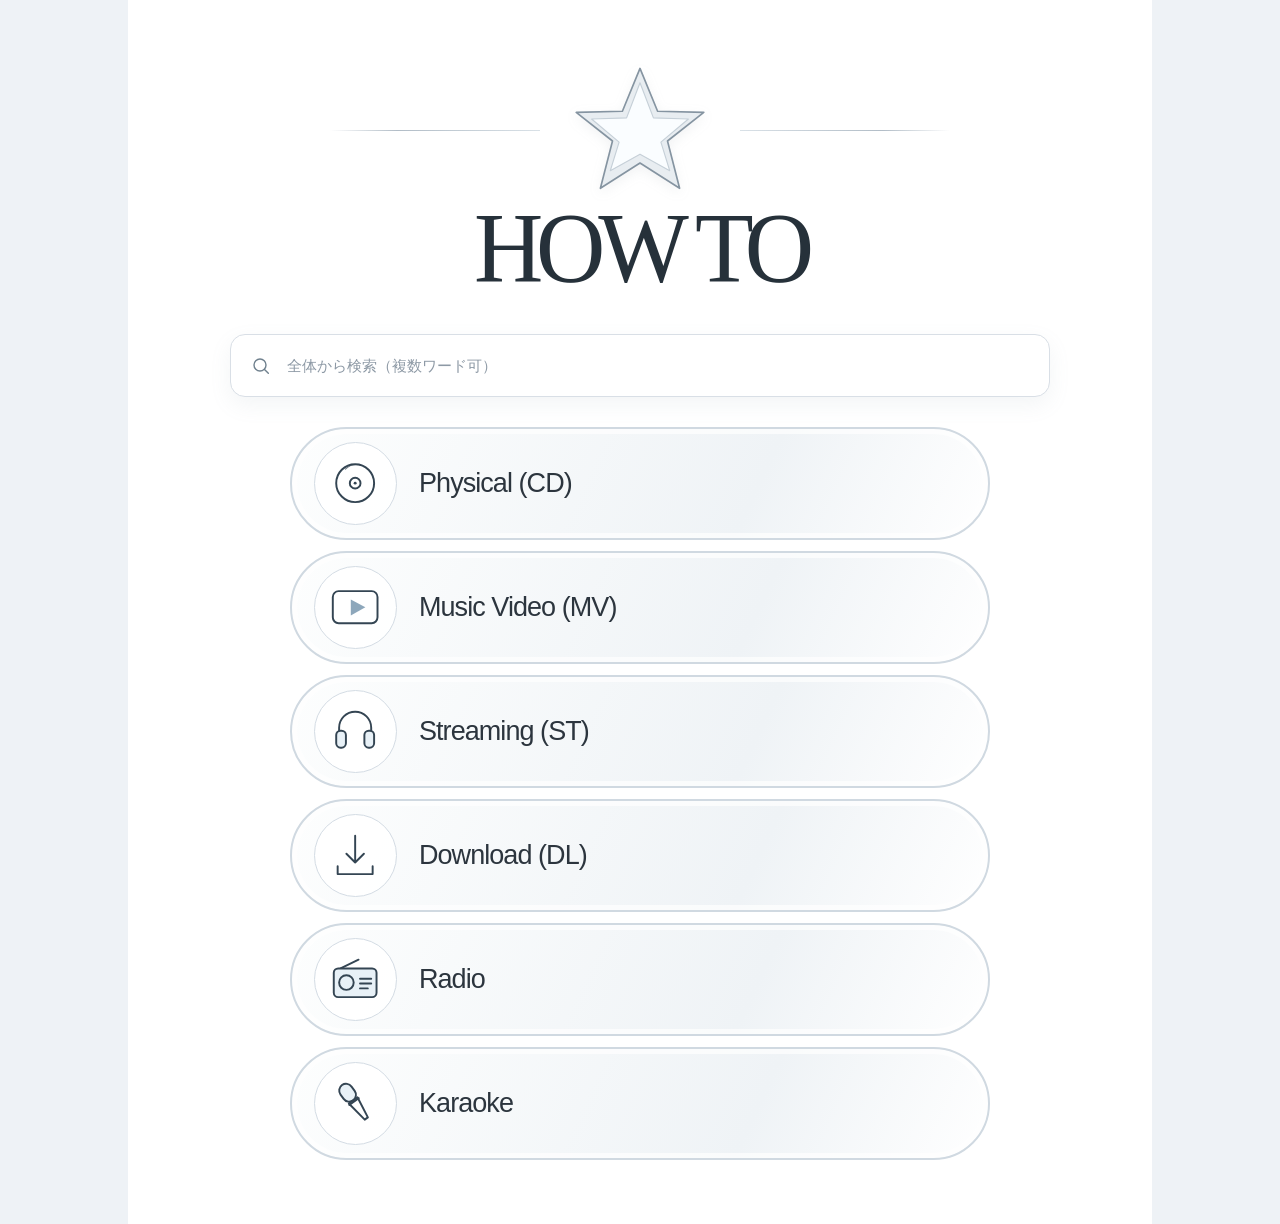
==== index.html @ 8f411663 "Create index.html" ====
<!DOCTYPE html>
<html lang="ja">
<head>
<meta charset="utf-8">
<meta name="viewport" content="width=device-width, initial-scale=1">
<meta name="color-scheme" content="light">
<title>HOW TO</title>

<style>
:root {
  color-scheme: light;
  --ink: #2c353e;
  --edge: #d9dfe6;
  --accent: #8797a5;
}

* { box-sizing: border-box; }

html { scroll-behavior: smooth; }

body {
  margin: 0;
  background: #fafbfc;
  font-family: Arial, "Helvetica Neue",
    "Hiragino Kaku Gothic ProN", "Noto Sans JP", sans-serif;
  color: var(--ink);
}

.stage {
  position: relative;
  isolation: isolate;
  padding: clamp(26px,5vw,64px) clamp(17px,5vw,56px);
  min-height: 520px;
  overflow: hidden;
}

.inner {
  position: relative;
  max-width: 1050px;
  margin: 0 auto;
  z-index: 1;
}

/* SEARCH */

.search {
  height: 63px;
  padding: 0 20px;
  display: flex;
  align-items: center;
  gap: 14px;
  margin-bottom: 30px;
  border: 1px solid var(--edge);
  background: #fff;
  color: #70818e;
}

.search svg { flex-shrink: 0; }

.search input {
  border: 0;
  background: transparent;
  outline: none;
  min-width: 0;
  width: 100%;
  font: inherit;
  font-size: 15px;
  color: #2b353f;
}

.search input::placeholder { color: #8d99a5; }

.search:focus-within {
  outline: 2px solid #9aa8b5;
  outline-offset: 2px;
}

/* CATEGORIES */

.cat {
  color: inherit;
  text-decoration: none;
  min-width: 0;
  transition: transform .18s ease, box-shadow .18s ease;
}

.cat:hover { transform: translateY(-1px); }

.cat:focus-visible {
  outline: 3px solid #8b9ba9;
  outline-offset: 3px;
}

.glyph {
  display: grid;
  place-items: center;
  flex-shrink: 0;
}

.glyph svg {
  width: 72%;
  height: 72%;
  display: block;
}

.name {
  line-height: 1.2;
  font-weight: 500;
  letter-spacing: -.035em;
  overflow-wrap: break-word;
  min-width: 0;
}

.name .qualifier {
  font: inherit;
  letter-spacing: inherit;
  white-space: nowrap;
}

/* SELECTED LAYOUT */

.v06 {
  background: linear-gradient(
    90deg,
    #eef2f6 0 10%,
    #fff 10% 90%,
    #eef2f6 90%
  );
}

.v06 .search {
  max-width: 820px;
  margin-inline: auto;
  border-radius: 15px;
  box-shadow: 0 8px 21px #8997a619;
}

.v06 .cats {
  max-width: 945px;
  margin: auto;
  display: flex;
  flex-direction: column;
  gap: 11px;
}

.v06 .cat {
  min-height: 112px;
  padding: 13px 22px;
  display: flex;
  align-items: center;
  gap: 22px;
  background: linear-gradient(115deg,#fdfefe,#eff3f6 66%,#fff);
  border: 2px solid #d0d9e1;
  border-radius: 15px;
  box-shadow: inset 0 0 0 5px #ffffffb5;
}

.v06 .glyph {
  height: 83px;
  width: 83px;
  color: #7f8f9a;
  border: 1px solid #d4dce4;
  border-radius: 16px;
  background: #ffffffea;
}

.v06 .name { font-size: 27px; }

/* HYBRID */

.v36 .cat { border-radius: 100px !important; }

.v36 .glyph { border-radius: 50%; }

/* SHORT CATEGORY BUTTONS */

.v06.v36.shorter-bottom .cats {
  width: 74%;
  max-width: 700px;
}

/* ICON DESIGN 01 */

.glyph svg.motif-01 { color: #344553; }

.glyph svg.motif-01 g,
.glyph svg.motif-01 path,
.glyph svg.motif-01 rect,
.glyph svg.motif-01 circle,
.glyph svg.motif-01 line,
.glyph svg.motif-01 polygon,
.glyph svg.motif-01 ellipse {
  stroke-linecap: round;
  stroke-linejoin: round;
}

.glyph svg.motif-01 path,
.glyph svg.motif-01 rect,
.glyph svg.motif-01 circle,
.glyph svg.motif-01 polygon,
.glyph svg.motif-01 ellipse {
  stroke: currentColor;
  stroke-width: 4;
  fill: none;
}

.glyph svg.motif-01 .thin {
  stroke-width: 2.3;
  opacity: .7;
}

.glyph svg.motif-01 .tint { fill: #e8f1f7; }

.glyph svg.motif-01 .solid {
  stroke: none;
  fill: currentColor;
}

.glyph svg.motif-01 .accent { fill: #8da7bb; }

/* HOW TO MASTHEAD */

.howto-masthead {
  max-width: 820px;
  margin: 0 auto 34px;
  display: flex;
  flex-direction: column;
  align-items: center;
  justify-content: center;
  isolation: isolate;
  text-align: center;
}

.howto-star-row {
  width: 100%;
  display: flex;
  align-items: center;
  justify-content: center;
  gap: clamp(12px,4vw,34px);
}

.howto-rule {
  height: 1px;
  background: linear-gradient(90deg,transparent,#b2bdc7 32%,#d9e1e7);
  flex: 1;
  max-width: 210px;
}

.howto-rule:last-child { transform: rotate(180deg); }

.howto-hero-star {
  display: block;
  width: clamp(88px,11vw,132px);
  height: clamp(88px,11vw,132px);
  flex: none;
  filter: drop-shadow(0 4px 6px #7f8d981a);
}

.howto-masthead h1 {
  position: relative;
  margin: 0;
  font-family: Didot, "Bodoni MT", "Times New Roman", Georgia, serif;

  /* UPDATED: SMALLER TITLE */
  font-size: clamp(54px,8.5vw,100px);

  font-weight: 500;
  line-height: 1.04;
  letter-spacing: -.075em;
  white-space: nowrap;
  color: #26313a;
}

.howto-masthead h1 span {
  display: block;
  transform: scaleX(.96);
}

/* MOBILE */

@media (max-width:700px) {
  .stage {
    min-height: unset;
    padding: 24px 16px 32px;
  }

  .search {
    height: 53px;
    padding: 0 14px;
    margin-bottom: 23px;
    gap: 10px;
  }

  .search input { font-size: 14px; }

  .v06 .cat {
    min-height: 91px;
    gap: 15px;
    padding: 10px 12px;
    border-radius: 12px;
  }

  .v06 .glyph {
    width: 64px;
    height: 64px;
    border-radius: 13px;
  }

  .v06 .name { font-size: 20px; }

  .v36 .cat { border-radius: 100px !important; }
  .v36 .glyph { border-radius: 50%; }

  .howto-masthead { margin-bottom: 26px; }

  .howto-masthead h1 {
    font-size: clamp(49px,10.5vw,72px);
  }

  .howto-rule { max-width: 105px; }
}

@media (max-width:480px) {
  .v06.v36.shorter-bottom .cats {
    width: 77%;
    min-width: 255px;
    max-width: 100%;
  }
}

@media (max-width:360px) {
  .howto-masthead h1 { font-size: 49px; }
  .howto-star-row { gap: 12px; }
}

@media (max-width:350px) {
  .v06.v36.shorter-bottom .cats {
    width: 93%;
    min-width: 0;
  }
}
</style>
</head>

<body>

<div class="stage v06 v36 shorter-bottom">
<div class="inner">

<header class="howto-masthead">
  <div class="howto-star-row" aria-hidden="true">
    <span class="howto-rule"></span>

    <svg class="howto-hero-star"
         viewBox="0 0 120 120"
         xmlns="http://www.w3.org/2000/svg">
      <polygon
        points="60,4 76,43 118,44 85,70 96,113 60,90 24,113 35,70 2,44 44,43"
        fill="#e8edf1"
        stroke="#8594a1"
        stroke-width="1.5"
        stroke-linejoin="round"
      />
      <polygon
        points="60,17 72.2,49 104,50 79,71 87,97 60,82 33,97 41,71 16,50 47.8,49"
        fill="#fafdff"
        stroke="#c6d0d8"
        stroke-width="1.05"
        stroke-linejoin="round"
      />
    </svg>

    <span class="howto-rule"></span>
  </div>

  <h1><span>HOW TO</span></h1>
</header>

<div class="search" role="search">
  <svg aria-hidden="true" fill="none"
       height="20" width="20"
       stroke="currentColor"
       stroke-linecap="round"
       stroke-width="1.7"
       viewBox="0 0 24 24">
    <circle cx="10.8" cy="10.8" r="7.2"></circle>
    <path d="m16.2 16.2 4.6 4.6"></path>
  </svg>
  <input
    aria-label="全体から検索"
    autocomplete="off"
    placeholder="全体から検索（複数ワード可）"
    type="search"
  />
</div>

<div class="cats">

  <div aria-label="Physical (CD)" class="cat" role="group">
    <span class="glyph">
      <svg aria-hidden="true" class="motif-01"
           viewBox="0 0 120 120"
           xmlns="http://www.w3.org/2000/svg">
        <circle cx="60" cy="60" r="39"></circle>
        <circle cx="60" cy="60" r="11"></circle>
        <circle class="solid" cx="60" cy="60" r="3"></circle>
        <path class="thin" d="M40 31A34 34 0 0 1 72 23"></path>
      </svg>
    </span>
    <span class="name">Physical <span class="qualifier">(CD)</span></span>
  </div>

  <div aria-label="Music Video (MV)" class="cat" role="group">
    <span class="glyph">
      <svg aria-hidden="true" class="motif-01"
           viewBox="0 0 120 120"
           xmlns="http://www.w3.org/2000/svg">
        <rect height="66" rx="12" width="92" x="14" y="27"></rect>
        <path class="solid accent" d="M51 44 L81 60 L51 77 Z"></path>
      </svg>
    </span>
    <span class="name">Music Video <span class="qualifier">(MV)</span></span>
  </div>

  <div aria-label="Streaming (ST)" class="cat" role="group">
    <span class="glyph">
      <svg aria-hidden="true" class="motif-01"
           viewBox="0 0 120 120"
           xmlns="http://www.w3.org/2000/svg">
        <path d="M27 64V53a33 33 0 0 1 66 0v11"></path>
        <rect class="tint" height="35" rx="9" width="20" x="21" y="59"></rect>
        <rect class="tint" height="35" rx="9" width="20" x="79" y="59"></rect>
      </svg>
    </span>
    <span class="name">Streaming <span class="qualifier">(ST)</span></span>
  </div>

  <div aria-label="Download (DL)" class="cat" role="group">
    <span class="glyph">
      <svg aria-hidden="true" class="motif-01"
           viewBox="0 0 120 120"
           xmlns="http://www.w3.org/2000/svg">
        <path d="M60 20v55 M42 57l18 18 18-18"></path>
        <path d="M24 83v16h72V83"></path>
      </svg>
    </span>
    <span class="name">Download <span class="qualifier">(DL)</span></span>
  </div>

  <div aria-label="Radio" class="cat" role="group">
    <span class="glyph">
      <svg aria-hidden="true" class="motif-01"
           viewBox="0 0 120 120"
           xmlns="http://www.w3.org/2000/svg">
        <path d="M30 38 L67 20"></path>
        <rect class="tint" height="59" rx="9" width="88" x="16" y="38"></rect>
        <circle cx="42" cy="67" r="15"></circle>
        <path d="M70 59h23M70 69h23M70 79h16"></path>
      </svg>
    </span>
    <span class="name">Radio</span>
  </div>

  <div aria-label="Karaoke" class="cat" role="group">
    <span class="glyph">
      <svg aria-hidden="true" class="motif-01"
           viewBox="0 0 120 120"
           xmlns="http://www.w3.org/2000/svg">
        <g transform="rotate(-36 60 60)">
          <rect class="tint" height="39" rx="14" width="28" x="46" y="14"></rect>
          <path d="M49 53h22l-7 46h-8z"></path>
          <path d="M48 56h24"></path>
        </g>
      </svg>
    </span>
    <span class="name">Karaoke</span>
  </div>

</div>
</div>
</div>

</body>
</html>
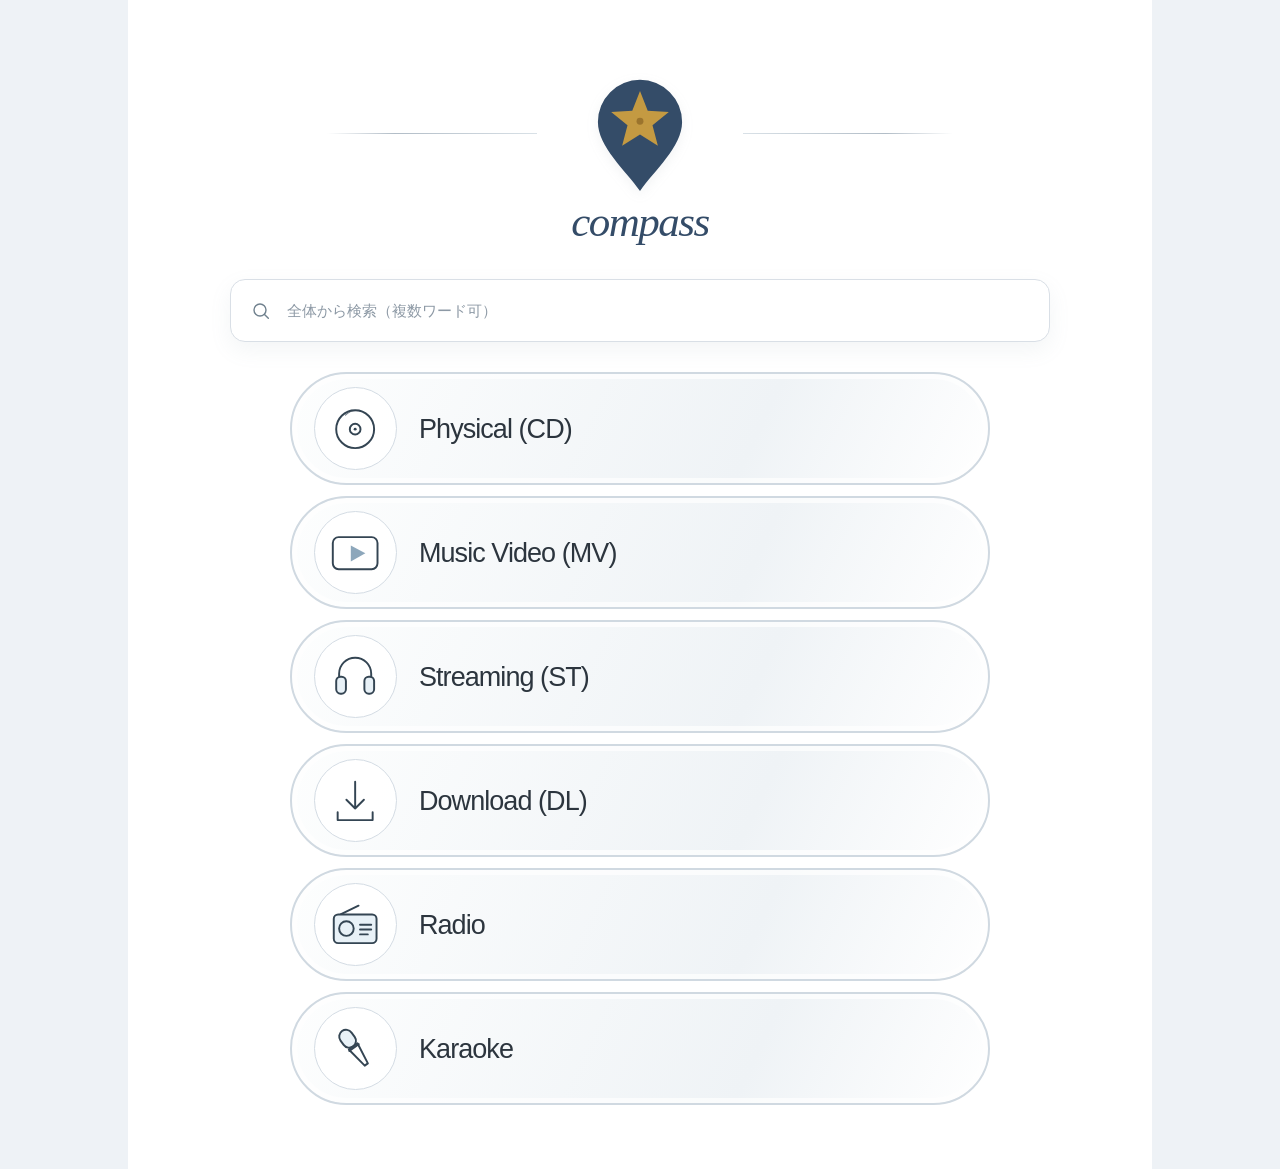
==== commit cfcdcd84: "index.html を更新" ====
--- a/index.html
+++ b/index.html
@@ -1,11 +1,10 @@
-
 <!DOCTYPE html>
 <html lang="ja">
 <head>
 <meta charset="utf-8">
 <meta name="viewport" content="width=device-width, initial-scale=1">
 <meta name="color-scheme" content="light">
-<title>HOW TO</title>
+<title>COMPASS</title>
 
 <style>
 :root {
@@ -14,11 +13,8 @@
   --edge: #d9dfe6;
   --accent: #8797a5;
 }
-
 * { box-sizing: border-box; }
-
 html { scroll-behavior: smooth; }
-
 body {
   margin: 0;
   background: #fafbfc;
@@ -26,7 +22,6 @@
     "Hiragino Kaku Gothic ProN", "Noto Sans JP", sans-serif;
   color: var(--ink);
 }
-
 .stage {
   position: relative;
   isolation: isolate;
@@ -34,16 +29,12 @@
   min-height: 520px;
   overflow: hidden;
 }
-
 .inner {
   position: relative;
   max-width: 1050px;
   margin: 0 auto;
   z-index: 1;
 }
-
-/* SEARCH */
-
 .search {
   height: 63px;
   padding: 0 20px;
@@ -55,9 +46,7 @@
   background: #fff;
   color: #70818e;
 }
-
 .search svg { flex-shrink: 0; }
-
 .search input {
   border: 0;
   background: transparent;
@@ -68,42 +57,32 @@
   font-size: 15px;
   color: #2b353f;
 }
-
 .search input::placeholder { color: #8d99a5; }
-
 .search:focus-within {
   outline: 2px solid #9aa8b5;
   outline-offset: 2px;
 }
-
-/* CATEGORIES */
-
 .cat {
   color: inherit;
   text-decoration: none;
   min-width: 0;
   transition: transform .18s ease, box-shadow .18s ease;
 }
-
 .cat:hover { transform: translateY(-1px); }
-
 .cat:focus-visible {
   outline: 3px solid #8b9ba9;
   outline-offset: 3px;
 }
-
 .glyph {
   display: grid;
   place-items: center;
   flex-shrink: 0;
 }
-
 .glyph svg {
   width: 72%;
   height: 72%;
   display: block;
 }
-
 .name {
   line-height: 1.2;
   font-weight: 500;
@@ -111,15 +90,11 @@
   overflow-wrap: break-word;
   min-width: 0;
 }
-
 .name .qualifier {
   font: inherit;
   letter-spacing: inherit;
   white-space: nowrap;
 }
-
-/* SELECTED LAYOUT */
-
 .v06 {
   background: linear-gradient(
     90deg,
@@ -128,14 +103,12 @@
     #eef2f6 90%
   );
 }
-
 .v06 .search {
   max-width: 820px;
   margin-inline: auto;
   border-radius: 15px;
   box-shadow: 0 8px 21px #8997a619;
 }
-
 .v06 .cats {
   max-width: 945px;
   margin: auto;
@@ -143,7 +116,6 @@
   flex-direction: column;
   gap: 11px;
 }
-
 .v06 .cat {
   min-height: 112px;
   padding: 13px 22px;
@@ -155,7 +127,6 @@
   border-radius: 15px;
   box-shadow: inset 0 0 0 5px #ffffffb5;
 }
-
 .v06 .glyph {
   height: 83px;
   width: 83px;
@@ -164,26 +135,14 @@
   border-radius: 16px;
   background: #ffffffea;
 }
-
 .v06 .name { font-size: 27px; }
-
-/* HYBRID */
-
 .v36 .cat { border-radius: 100px !important; }
-
 .v36 .glyph { border-radius: 50%; }
-
-/* SHORT CATEGORY BUTTONS */
-
 .v06.v36.shorter-bottom .cats {
   width: 74%;
   max-width: 700px;
 }
-
-/* ICON DESIGN 01 */
-
 .glyph svg.motif-01 { color: #344553; }
-
 .glyph svg.motif-01 g,
 .glyph svg.motif-01 path,
 .glyph svg.motif-01 rect,
@@ -194,7 +153,6 @@
   stroke-linecap: round;
   stroke-linejoin: round;
 }
-
 .glyph svg.motif-01 path,
 .glyph svg.motif-01 rect,
 .glyph svg.motif-01 circle,
@@ -204,23 +162,16 @@
   stroke-width: 4;
   fill: none;
 }
-
 .glyph svg.motif-01 .thin {
   stroke-width: 2.3;
   opacity: .7;
 }
-
 .glyph svg.motif-01 .tint { fill: #e8f1f7; }
-
 .glyph svg.motif-01 .solid {
   stroke: none;
   fill: currentColor;
 }
-
 .glyph svg.motif-01 .accent { fill: #8da7bb; }
-
-/* HOW TO MASTHEAD */
-
 .howto-masthead {
   max-width: 820px;
   margin: 0 auto 34px;
@@ -231,7 +182,6 @@
   isolation: isolate;
   text-align: center;
 }
-
 .howto-star-row {
   width: 100%;
   display: flex;
@@ -239,16 +189,13 @@
   justify-content: center;
   gap: clamp(12px,4vw,34px);
 }
-
 .howto-rule {
   height: 1px;
   background: linear-gradient(90deg,transparent,#b2bdc7 32%,#d9e1e7);
   flex: 1;
   max-width: 210px;
 }
-
 .howto-rule:last-child { transform: rotate(180deg); }
-
 .howto-hero-star {
   display: block;
   width: clamp(88px,11vw,132px);
@@ -256,71 +203,53 @@
   flex: none;
   filter: drop-shadow(0 4px 6px #7f8d981a);
 }
-
 .howto-masthead h1 {
   position: relative;
   margin: 0;
   font-family: Didot, "Bodoni MT", "Times New Roman", Georgia, serif;
-
-  /* UPDATED: SMALLER TITLE */
   font-size: clamp(54px,8.5vw,100px);
-
   font-weight: 500;
   line-height: 1.04;
   letter-spacing: -.075em;
   white-space: nowrap;
   color: #26313a;
 }
-
 .howto-masthead h1 span {
   display: block;
   transform: scaleX(.96);
 }
-
-/* MOBILE */
-
 @media (max-width:700px) {
   .stage {
     min-height: unset;
     padding: 24px 16px 32px;
   }
-
   .search {
     height: 53px;
     padding: 0 14px;
     margin-bottom: 23px;
     gap: 10px;
   }
-
   .search input { font-size: 14px; }
-
   .v06 .cat {
     min-height: 91px;
     gap: 15px;
     padding: 10px 12px;
     border-radius: 12px;
   }
-
   .v06 .glyph {
     width: 64px;
     height: 64px;
     border-radius: 13px;
   }
-
   .v06 .name { font-size: 20px; }
-
   .v36 .cat { border-radius: 100px !important; }
   .v36 .glyph { border-radius: 50%; }
-
   .howto-masthead { margin-bottom: 26px; }
-
   .howto-masthead h1 {
     font-size: clamp(49px,10.5vw,72px);
   }
-
   .howto-rule { max-width: 105px; }
 }
-
 @media (max-width:480px) {
   .v06.v36.shorter-bottom .cats {
     width: 77%;
@@ -328,55 +257,63 @@
     max-width: 100%;
   }
 }
-
 @media (max-width:360px) {
   .howto-masthead h1 { font-size: 49px; }
   .howto-star-row { gap: 12px; }
 }
-
 @media (max-width:350px) {
   .v06.v36.shorter-bottom .cats {
     width: 93%;
     min-width: 0;
   }
 }
+/* COMPASS masthead only */
+.howto-masthead {
+  margin-bottom: 34px;
+}
+.howto-masthead .howto-hero-star {
+  width: clamp(94px, 12vw, 138px);
+  height: clamp(94px, 12vw, 138px);
+}
+.howto-masthead .compass-signature {
+  margin: -4px 0 0;
+  font-family: "Snell Roundhand", "Apple Chancery",
+               "Brush Script MT", "Segoe Script", cursive;
+  font-size: clamp(31px, 4.3vw, 43px);
+  font-style: italic;
+  font-weight: 400;
+  letter-spacing: -.035em;
+  line-height: 1.1;
+  color: #344C68;
+  text-transform: none;
+  white-space: nowrap;
+}
+@media (max-width: 700px) {
+  .howto-masthead { margin-bottom: 26px; }
+  .howto-masthead .compass-signature {
+    font-size: 34px;
+  }
+}
 </style>
 </head>
-
 <body>
-
 <div class="stage v06 v36 shorter-bottom">
 <div class="inner">
-
 <header class="howto-masthead">
   <div class="howto-star-row" aria-hidden="true">
     <span class="howto-rule"></span>
-
-    <svg class="howto-hero-star"
-         viewBox="0 0 120 120"
+    <svg class="howto-hero-star" viewBox="0 0 200 200"
          xmlns="http://www.w3.org/2000/svg">
-      <polygon
-        points="60,4 76,43 118,44 85,70 96,113 60,90 24,113 35,70 2,44 44,43"
-        fill="#e8edf1"
-        stroke="#8594a1"
-        stroke-width="1.5"
-        stroke-linejoin="round"
-      />
-      <polygon
-        points="60,17 72.2,49 104,50 79,71 87,97 60,82 33,97 41,71 16,50 47.8,49"
-        fill="#fafdff"
-        stroke="#c6d0d8"
-        stroke-width="1.05"
-        stroke-linejoin="round"
-      />
+      <path d="M100 184 C80 155 39 120 39 84 A61 61 0 1 1 161 84 C161 120 120 155 100 184Z"
+            fill="#344C68"/>
+      <polygon points="100.0,39.0 111.2,67.6 141.8,69.4 118.1,88.9 125.9,118.6 100.0,102.0 74.1,118.6 81.9,88.9 58.2,69.4 88.8,67.6"
+               fill="#C49A42"/>
+      <circle cx="100" cy="83" r="5" fill="#9B742D"/>
     </svg>
-
     <span class="howto-rule"></span>
   </div>
-
-  <h1><span>HOW TO</span></h1>
+  <h1 class="compass-signature">compass</h1>
 </header>
-
 <div class="search" role="search">
   <svg aria-hidden="true" fill="none"
        height="20" width="20"
@@ -394,9 +331,7 @@
     type="search"
   />
 </div>
-
 <div class="cats">
-
   <div aria-label="Physical (CD)" class="cat" role="group">
     <span class="glyph">
       <svg aria-hidden="true" class="motif-01"
@@ -410,7 +345,6 @@
     </span>
     <span class="name">Physical <span class="qualifier">(CD)</span></span>
   </div>
-
   <div aria-label="Music Video (MV)" class="cat" role="group">
     <span class="glyph">
       <svg aria-hidden="true" class="motif-01"
@@ -422,7 +356,6 @@
     </span>
     <span class="name">Music Video <span class="qualifier">(MV)</span></span>
   </div>
-
   <div aria-label="Streaming (ST)" class="cat" role="group">
     <span class="glyph">
       <svg aria-hidden="true" class="motif-01"
@@ -435,7 +368,6 @@
     </span>
     <span class="name">Streaming <span class="qualifier">(ST)</span></span>
   </div>
-
   <div aria-label="Download (DL)" class="cat" role="group">
     <span class="glyph">
       <svg aria-hidden="true" class="motif-01"
@@ -447,7 +379,6 @@
     </span>
     <span class="name">Download <span class="qualifier">(DL)</span></span>
   </div>
-
   <div aria-label="Radio" class="cat" role="group">
     <span class="glyph">
       <svg aria-hidden="true" class="motif-01"
@@ -461,7 +392,6 @@
     </span>
     <span class="name">Radio</span>
   </div>
-
   <div aria-label="Karaoke" class="cat" role="group">
     <span class="glyph">
       <svg aria-hidden="true" class="motif-01"
@@ -476,10 +406,8 @@
     </span>
     <span class="name">Karaoke</span>
   </div>
-
 </div>
 </div>
 </div>
-
 </body>
-</html>
+</html>
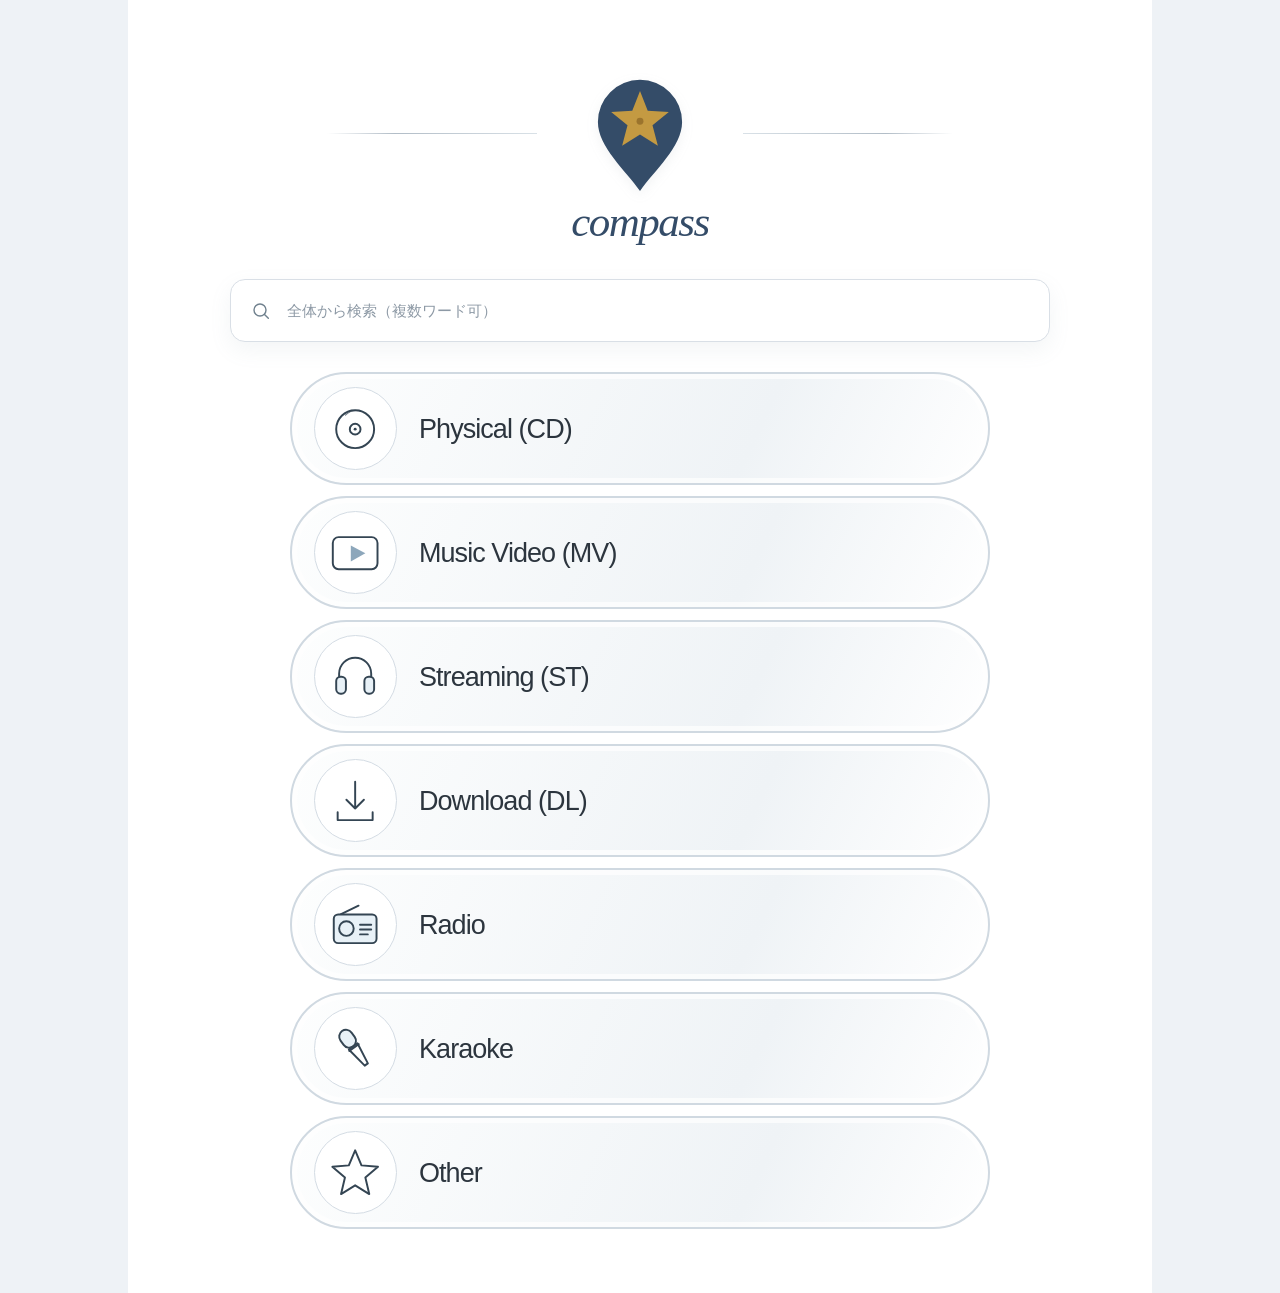
==== commit 62f8a185: "index.html を更新" ====
--- a/index.html
+++ b/index.html
@@ -1,3 +1,4 @@
+
 <!DOCTYPE html>
 <html lang="ja">
 <head>
@@ -294,11 +295,68 @@
     font-size: 34px;
   }
 }
+
+/* 全体検索結果 */
+.search-results {
+  max-width: 820px;
+  margin: 0 auto 30px;
+}
+.search-results[hidden],
+.cats[hidden] {
+  display: none !important;
+}
+.search-count {
+  font-size: 13px;
+  color: #65758a;
+  margin: 0 0 12px;
+}
+.search-result {
+  display: block;
+  text-decoration: none;
+  color: var(--ink);
+  background: #fff;
+  border: 2px solid #d0d9e1;
+  border-radius: 15px;
+  padding: 17px 20px;
+  margin-bottom: 11px;
+}
+.search-result:hover {
+  background: #f5f8fb;
+}
+.search-result:focus-visible {
+  outline: 3px solid #8b9ba9;
+  outline-offset: 3px;
+}
+.result-category {
+  display: block;
+  font-size: 12px;
+  color: #344c68;
+  font-weight: 700;
+  margin-bottom: 7px;
+}
+.result-title {
+  display: block;
+  font-size: 18px;
+  font-weight: 700;
+}
+.result-summary {
+  margin: 7px 0 0;
+  color: #68788a;
+  font-size: 14px;
+  line-height: 1.7;
+}
+.search-message {
+  font-size: 14px;
+  line-height: 1.8;
+  color: #68788a;
+}
 </style>
 </head>
+
 <body>
 <div class="stage v06 v36 shorter-bottom">
 <div class="inner">
+
 <header class="howto-masthead">
   <div class="howto-star-row" aria-hidden="true">
     <span class="howto-rule"></span>
@@ -314,6 +372,7 @@
   </div>
   <h1 class="compass-signature">compass</h1>
 </header>
+
 <div class="search" role="search">
   <svg aria-hidden="true" fill="none"
        height="20" width="20"
@@ -325,14 +384,23 @@
     <path d="m16.2 16.2 4.6 4.6"></path>
   </svg>
   <input
+    id="globalSearch"
     aria-label="全体から検索"
     autocomplete="off"
     placeholder="全体から検索（複数ワード可）"
     type="search"
-  />
+  >
 </div>
-<div class="cats">
-  <div aria-label="Physical (CD)" class="cat" role="group">
+
+<div id="searchResults"
+     class="search-results"
+     aria-live="polite"
+     hidden></div>
+
+<div class="cats" id="categories">
+
+  <a aria-label="Physical (CD)"
+     class="cat" href="physical.html">
     <span class="glyph">
       <svg aria-hidden="true" class="motif-01"
            viewBox="0 0 120 120"
@@ -344,8 +412,10 @@
       </svg>
     </span>
     <span class="name">Physical <span class="qualifier">(CD)</span></span>
-  </div>
-  <div aria-label="Music Video (MV)" class="cat" role="group">
+  </a>
+
+  <a aria-label="Music Video (MV)"
+     class="cat" href="mv.html">
     <span class="glyph">
       <svg aria-hidden="true" class="motif-01"
            viewBox="0 0 120 120"
@@ -355,8 +425,10 @@
       </svg>
     </span>
     <span class="name">Music Video <span class="qualifier">(MV)</span></span>
-  </div>
-  <div aria-label="Streaming (ST)" class="cat" role="group">
+  </a>
+
+  <a aria-label="Streaming (ST)"
+     class="cat" href="streaming.html">
     <span class="glyph">
       <svg aria-hidden="true" class="motif-01"
            viewBox="0 0 120 120"
@@ -367,8 +439,10 @@
       </svg>
     </span>
     <span class="name">Streaming <span class="qualifier">(ST)</span></span>
-  </div>
-  <div aria-label="Download (DL)" class="cat" role="group">
+  </a>
+
+  <a aria-label="Download (DL)"
+     class="cat" href="download.html">
     <span class="glyph">
       <svg aria-hidden="true" class="motif-01"
            viewBox="0 0 120 120"
@@ -378,8 +452,10 @@
       </svg>
     </span>
     <span class="name">Download <span class="qualifier">(DL)</span></span>
-  </div>
-  <div aria-label="Radio" class="cat" role="group">
+  </a>
+
+  <a aria-label="Radio"
+     class="cat" href="radio.html">
     <span class="glyph">
       <svg aria-hidden="true" class="motif-01"
            viewBox="0 0 120 120"
@@ -391,8 +467,10 @@
       </svg>
     </span>
     <span class="name">Radio</span>
-  </div>
-  <div aria-label="Karaoke" class="cat" role="group">
+  </a>
+
+  <a aria-label="Karaoke"
+     class="cat" href="karaoke.html">
     <span class="glyph">
       <svg aria-hidden="true" class="motif-01"
            viewBox="0 0 120 120"
@@ -405,9 +483,155 @@
       </svg>
     </span>
     <span class="name">Karaoke</span>
-  </div>
+  </a>
+
+  <a aria-label="Other"
+     class="cat" href="other.html">
+    <span class="glyph">
+      <svg aria-hidden="true" class="motif-01"
+           viewBox="0 0 120 120"
+           xmlns="http://www.w3.org/2000/svg">
+        <polygon points="60,13 73,44 107,47 81,69 89,103 60,85 31,103 39,69 13,47 47,44"></polygon>
+      </svg>
+    </span>
+    <span class="name">Other</span>
+  </a>
+
 </div>
 </div>
 </div>
+
+<script>
+const API =
+  'https://compass-api.starsx0601.workers.dev';
+
+const categoryNames = {
+  physical: 'Physical',
+  mv: 'Music Video',
+  streaming: 'Streaming',
+  download: 'Download',
+  radio: 'Radio',
+  karaoke: 'Karaoke',
+  other: 'Other'
+};
+
+const input = document.getElementById('globalSearch');
+const results = document.getElementById('searchResults');
+const categories = document.getElementById('categories');
+
+let articles = [];
+let loadError = false;
+let loading = true;
+
+function escapeHTML(value) {
+  return String(value ?? '').replace(
+    /[&<>"']/g,
+    char => ({
+      '&': '&amp;',
+      '<': '&lt;',
+      '>': '&gt;',
+      '"': '&quot;',
+      "'": '&#39;'
+    })[char]
+  );
+}
+
+function renderSearch() {
+  const query = input.value.trim();
+
+  if (!query) {
+    results.hidden = true;
+    categories.hidden = false;
+    results.replaceChildren();
+    return;
+  }
+
+  results.hidden = false;
+  categories.hidden = true;
+
+  if (loading) {
+    results.innerHTML =
+      '<p class="search-message">記事を検索する準備をしています…</p>';
+    return;
+  }
+
+  if (loadError) {
+    results.innerHTML =
+      '<p class="search-message">記事を取得できませんでした。ページを再読み込みしてください。</p>';
+    return;
+  }
+
+  const words = query
+    .toLocaleLowerCase()
+    .split(/\s+/)
+    .filter(Boolean);
+
+  const filtered = articles.filter(article => {
+    const text = [
+      article.title,
+      article.summary,
+      categoryNames[article.category] || article.category
+    ].join(' ').toLocaleLowerCase();
+
+    return words.every(word => text.includes(word));
+  });
+
+  if (!filtered.length) {
+    results.innerHTML =
+      '<p class="search-count">検索結果 0件</p>' +
+      '<p class="search-message">該当する記事はありません。</p>';
+    return;
+  }
+
+  const cards = filtered.map(article => {
+    const category =
+      categoryNames[article.category] || article.category;
+
+    return `
+      <a class="search-result"
+         href="article.html?id=${encodeURIComponent(article.id)}">
+        <span class="result-category">${escapeHTML(category)}</span>
+        <span class="result-title">${escapeHTML(article.title)}</span>
+        <p class="result-summary">${escapeHTML(article.summary)}</p>
+      </a>
+    `;
+  }).join('');
+
+  results.innerHTML =
+    '<p class="search-count">検索結果 ' +
+    filtered.length +
+    '件</p>' +
+    cards;
+}
+
+async function loadArticles() {
+  try {
+    const response = await fetch(
+      API + '/api/public/articles',
+      { cache: 'no-store' }
+    );
+
+    if (!response.ok) {
+      throw new Error('HTTP ' + response.status);
+    }
+
+    const data = await response.json();
+    articles = Array.isArray(data.articles)
+      ? data.articles
+      : [];
+
+    loadError = false;
+  } catch (error) {
+    loadError = true;
+  } finally {
+    loading = false;
+    renderSearch();
+  }
+}
+
+input.addEventListener('input', renderSearch);
+
+loadArticles();
+</script>
 </body>
-</html>+</html>
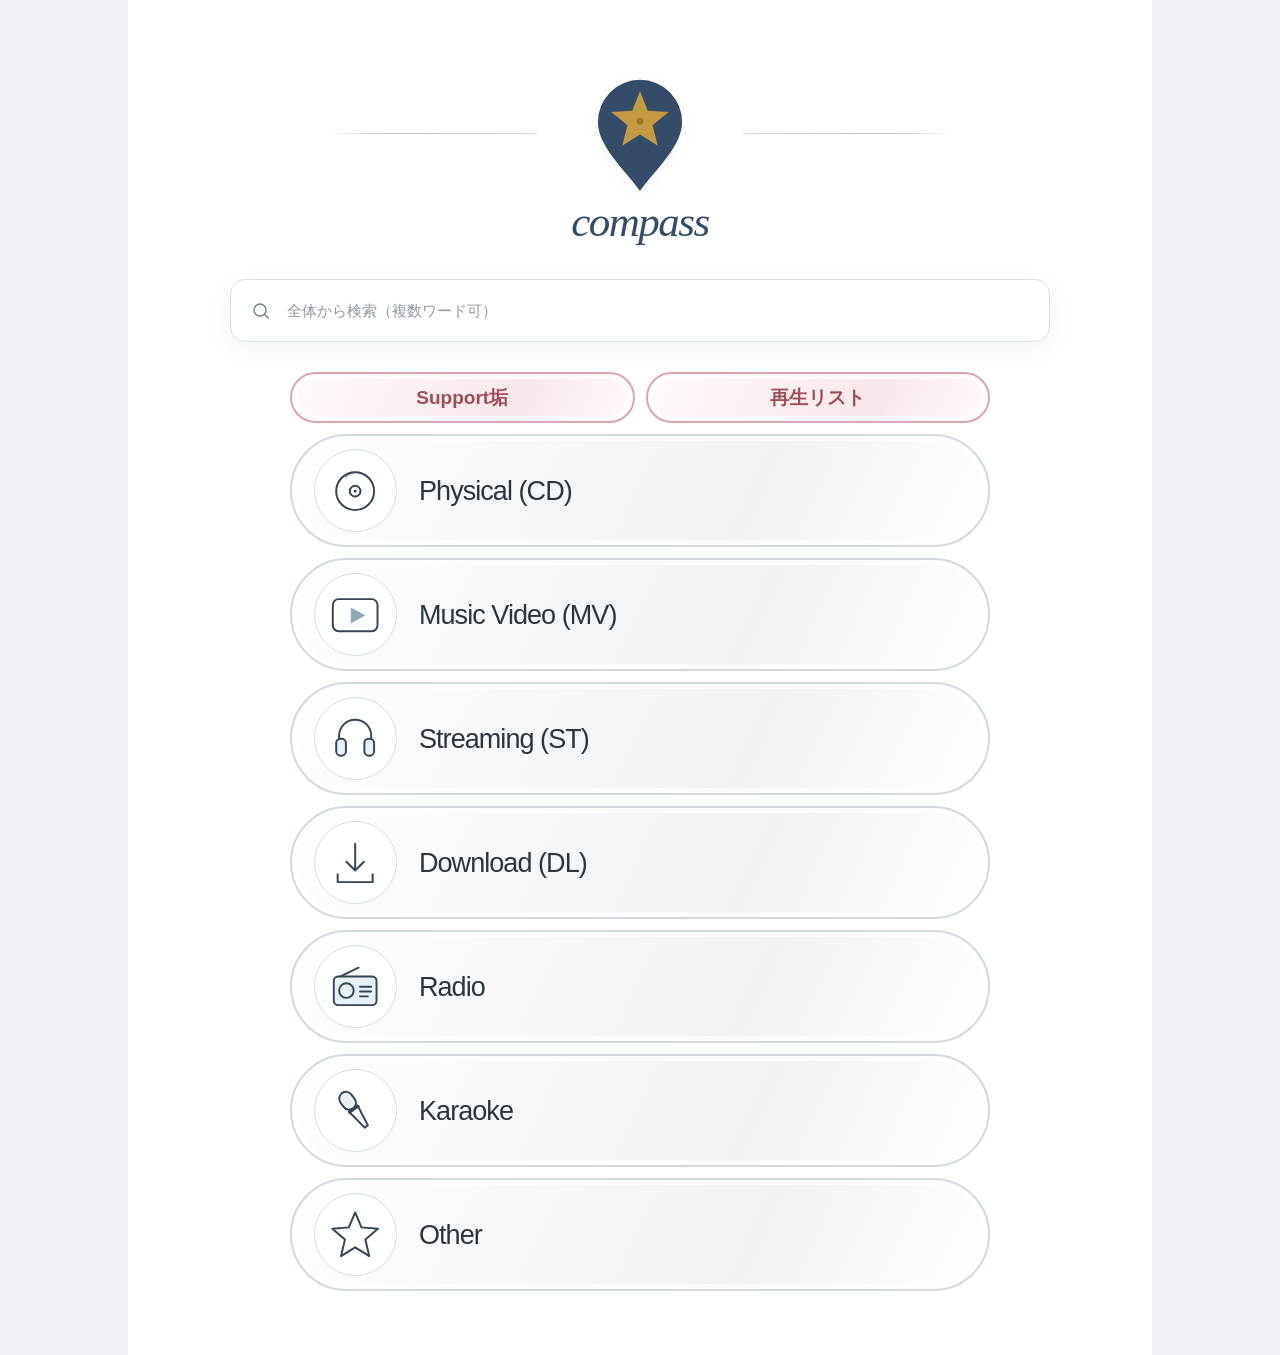
==== commit ac6d8eaf: "Update index.html" ====
--- a/index.html
+++ b/index.html
@@ -5,7 +5,12 @@
 <meta charset="utf-8">
 <meta name="viewport" content="width=device-width, initial-scale=1">
 <meta name="color-scheme" content="light">
+<meta name="theme-color" content="#fafbfc">
 <title>COMPASS</title>
+
+<!-- iPhone ホーム画面用アイコン -->
+<link rel="apple-touch-icon" sizes="180x180" href="/apple-touch-icon.png">
+<link rel="icon" type="image/png" href="/apple-touch-icon.png">
 
 <style>
 :root {
@@ -268,6 +273,7 @@
     min-width: 0;
   }
 }
+
 /* COMPASS masthead only */
 .howto-masthead {
   margin-bottom: 34px;
@@ -349,6 +355,53 @@
   font-size: 14px;
   line-height: 1.8;
   color: #68788a;
+}
+
+/* Support垢・再生リスト：追加部分 */
+.quick-links {
+  display: grid;
+  grid-template-columns: repeat(2, minmax(0, 1fr));
+  gap: 11px;
+  width: 100%;
+  margin: 0;
+}
+.v06 .quick-link {
+  display: flex;
+  align-items: center;
+  justify-content: center;
+  min-width: 0;
+  min-height: 51px;
+  padding: 10px 8px;
+  border: 2px solid #d8a7ae;
+  border-radius: 100px;
+  background: linear-gradient(
+    115deg,
+    #fffafa,
+    #f8e7e9 66%,
+    #fffafa
+  );
+  box-shadow: inset 0 0 0 5px #ffffffb5;
+  color: #a04d5a;
+  font-size: 19px;
+  font-weight: 600;
+  text-align: center;
+  text-decoration: none;
+  transition: transform .18s ease, box-shadow .18s ease;
+}
+.quick-link:hover {
+  transform: translateY(-1px);
+}
+.quick-link:focus-visible {
+  outline: 3px solid #bd808a;
+  outline-offset: 3px;
+}
+@media (max-width:700px) {
+  .quick-links { gap: 9px; }
+  .v06 .quick-link {
+    min-height: 44px;
+    padding: 8px 5px;
+    font-size: 15px;
+  }
 }
 </style>
 </head>
@@ -399,6 +452,16 @@
 
 <div class="cats" id="categories">
 
+  <!-- 追加：Physicalの上に2つ横並び -->
+  <div class="quick-links">
+    <a class="quick-link" href="support.html">
+      Support垢
+    </a>
+    <a class="quick-link" href="list.html">
+      再生リスト
+    </a>
+  </div>
+
   <a aria-label="Physical (CD)"
      class="cat" href="physical.html">
     <span class="glyph">
@@ -568,9 +631,12 @@
 
   const filtered = articles.filter(article => {
     const text = [
-      article.title,
-      article.summary,
-      categoryNames[article.category] || article.category
+      article.title || '',
+      article.summary || '',
+      article.search_keywords || '',
+      article.search_text || '',
+      categoryNames[article.category] || '',
+      article.category || ''
     ].join(' ').toLocaleLowerCase();
 
     return words.every(word => text.includes(word));
